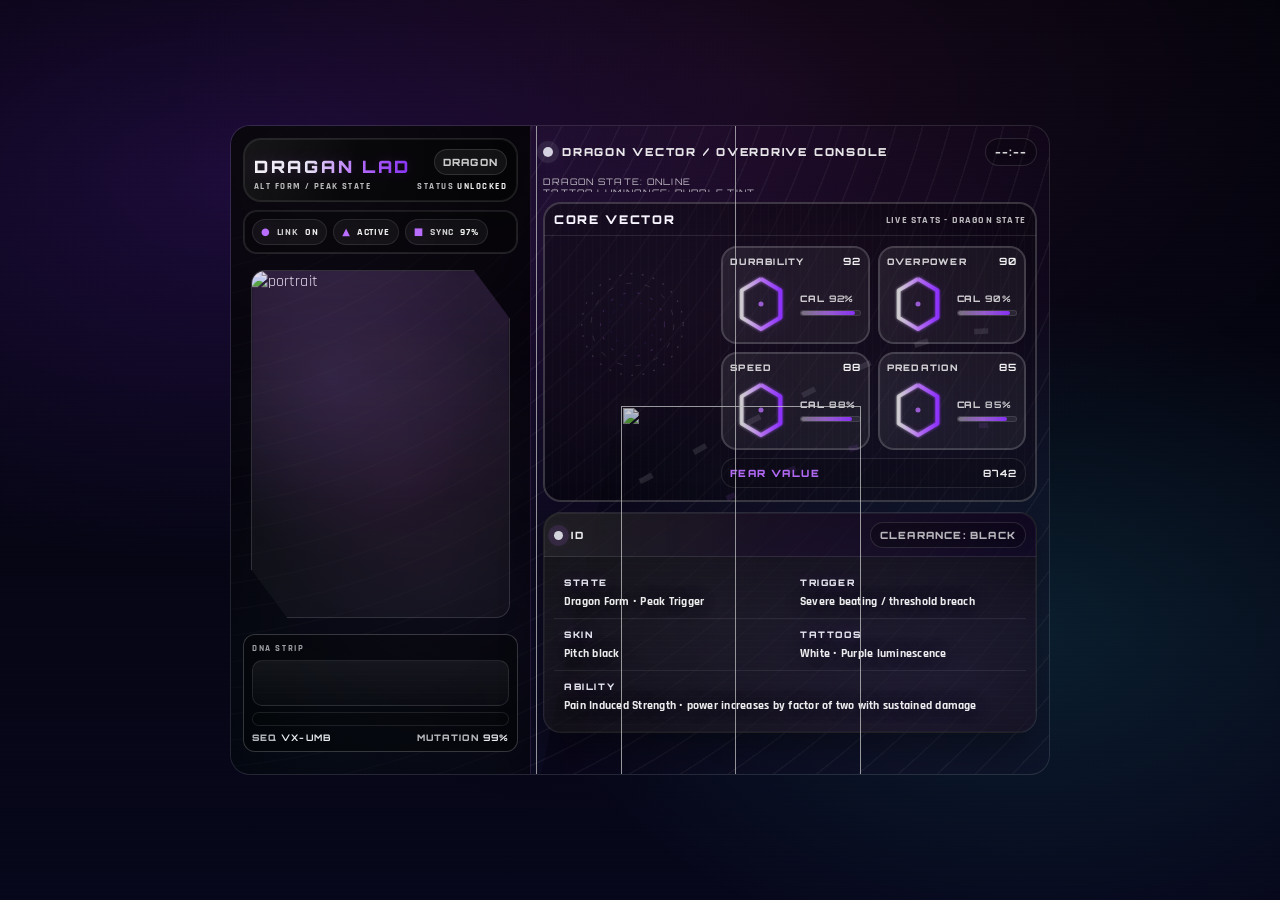
==== index.html @ 6d61b8dd "Create index.html" ====
<!doctype html><html lang="en"><head>
<meta charset="utf-8"/><meta name="viewport" content="width=device-width,initial-scale=1,viewport-fit=cover"/>
<title>DRAGAN LAD // DRAGON FORM</title>
<link rel="preconnect" href="https://fonts.googleapis.com"><link rel="preconnect" href="https://fonts.gstatic.com" crossorigin>
<link href="https://fonts.googleapis.com/css2?family=Orbitron:wght@500;700;900&family=Rajdhani:wght@400;600;700&display=swap" rel="stylesheet">
<link rel="stylesheet" href="./dragan.css?v=1">
</head><body>

<div class="wrap">
  <div class="board" id="board">
    <div class="rgbSplit" aria-hidden="true"></div>
    <canvas class="embers" id="embers"></canvas>

    <div class="freeImg" style="--x:305px;--y:-115px;--w:200px;--h:800px;--rot:0deg;--opa:.75;--z:5;--blur:0px;--fit:contain">
      <img src="https://pomf2.lain.la/f/3jcsggve.png" alt="">
    </div>
    <div class="freeImg2" style="--x:390px;--y:280px;--w:240px;--h:500px;--rot:0deg;--opa:.78;--z:8;--blur:0px;--fit:contain">
      <img src="https://pomf2.lain.la/f/d1drjm53.png" alt="">
    </div>

    <div class="grid">
      <aside class="left">
        <div class="nameBanner">
          <div class="nameRow">
            <div class="name">DRAGAN LAD</div>
            <div class="fileCode">DRAGON</div>
          </div>
          <div class="subline">
            <span>ALT FORM / PEAK STATE</span>
            <span>STATUS <b>UNLOCKED</b></span>
          </div>
        </div>

        <div class="chipsBox">
          <div class="file">
            <div class="tag"><i>●</i>LINK <b>ON</b></div>
            <div class="tag"><i>▲</i> <b>ACTIVE</b></div>
            <div class="tag"><i>■</i>SYNC <b id="sync">97%</b></div>
          </div>
        </div>

        <div class="pframe">
          <div class="portrait">
            <img src="https://pomf2.lain.la/f/bktq4un1.png" alt="portrait"/>
            <div class="scan"></div>
            <div class="pulseTat"></div>
            <div class="shockwave"></div>
          </div>
        </div>

        <div class="dnaStrip">
          <div class="k">DNA STRIP</div>
          <div class="dnaHelix"><canvas class="dnaCanvas" id="dnaCanvas"></canvas></div>
          <div class="dnaSeqLine" id="dnaSeqLine" aria-hidden="true"></div>
          <div class="dnaRead">
            <span>SEQ <b>VX-UMB</b></span>
            <span>MUTATION <b>99%</b></span>
          </div>
        </div>
      </aside>

      <main class="right">
        <div class="top">
          <div class="title"><span class="dot"></span> DRAGON VECTOR / OVERDRIVE CONSOLE</div>
          <div class="clock" id="clock">--:--</div>
        </div>

        <div class="ticker">
          <span id="tickerSpan">
            DRAGON STATE: ONLINE<br>
            TATTOO LUMINANCE: PURPLE TINT<br>
            OCULAR SHIFT: WHITE / VIOLET HAZE<br>
            VOICE: DISTORTED // FILTERED
          </span>
        </div>

        <section class="panel coreVec corrupt" id="corePanel">
          <div class="slice" aria-hidden="true"></div>
          <div class="phead">
            <h2>Core Vector</h2>
            <div class="sub" id="subHdr">LIVE STATS - DRAGON STATE</div>
          </div>

          <div class="pbody">
            <div class="coreGrid">
              <svg class="flowSvg" viewBox="0 0 100 100" preserveAspectRatio="none" aria-hidden="true">
                <path d="M92 18 C78 18,60 28,44 36 C34 41,26 46,18 50"/>
                <path class="p2" d="M92 38 C76 38,58 44,44 50 C34 55,26 58,18 60"/>
                <path d="M92 58 C76 58,58 60,44 64 C34 68,26 70,18 72"/>
                <path class="p2" d="M92 78 C78 78,60 74,44 70 C34 66,26 62,18 58"/>
              </svg>

              <div class="canvasBox">
                <canvas id="radar" width="150" height="150"></canvas>

                <svg class="orbits" viewBox="0 0 150 150" aria-hidden="true">
                  <g class="r1">
                    <circle cx="75" cy="75" r="54" stroke="rgba(245,245,255,.20)" stroke-width="1.2" fill="none" stroke-dasharray="2 10"/>
                    <circle cx="75" cy="75" r="44" stroke="rgba(255,255,255,.14)" stroke-width="1" fill="none" stroke-dasharray="6 14"/>
                  </g>
                  <g class="r2"><circle cx="75" cy="75" r="34" stroke="rgba(184,107,255,.22)" stroke-width="1.2" fill="none" stroke-dasharray="3 12"/></g>
                  <g class="r3"><circle cx="75" cy="75" r="24" stroke="rgba(138,45,255,.18)" stroke-width="1.1" fill="none" stroke-dasharray="2 9"/></g>
                </svg>

                <svg class="reticle" id="reticle" viewBox="0 0 150 150" aria-hidden="true">
                  <circle cx="75" cy="75" r="60" stroke="rgba(255,255,255,.20)" stroke-width="1" fill="none" stroke-dasharray="8 10"/>
                  <circle cx="75" cy="75" r="8" stroke="rgba(184,107,255,.45)" stroke-width="1.5" fill="none"/>
                  <path d="M75 14V34M75 116V136M14 75H34M116 75H136" stroke="rgba(245,245,255,.40)" stroke-width="2" stroke-linecap="round"/>
                  <path d="M75 42V48M75 102V108M42 75H48M102 75H108" stroke="rgba(184,107,255,.32)" stroke-width="2" stroke-linecap="round"/>
                </svg>
              </div>

              <div>
                <svg width="0" height="0" style="position:absolute">
                  <defs>
                    <linearGradient id="hxg" x1="0" y1="0" x2="1" y2="0">
                      <stop offset="0" stop-color="rgba(255,255,255,.55)"/>
                      <stop offset=".55" stop-color="rgba(184,107,255,.80)"/>
                      <stop offset="1" stop-color="rgba(138,45,255,.95)"/>
                    </linearGradient>
                    <filter id="hxglow">
                      <feGaussianBlur stdDeviation="1.9" result="b"/>
                      <feMerge><feMergeNode in="b"/><feMergeNode in="SourceGraphic"/></feMerge>
                    </filter>
                  </defs>
                </svg>

                <div class="statGrid" id="statGrid">
                  <div class="hexStat">
                    <div class="hexHdr"><span>Durability</span><b class="num"><i id="g0">92</i><span id="v0">92</span></b></div>
                    <div class="hexBody">
                      <svg class="hexSvg" viewBox="0 0 64 64">
                        <polygon class="hexBase" points="32,6 52,18 52,46 32,58 12,46 12,18"/>
                        <polygon class="hexFill" id="hf0" points="32,6 52,18 52,46 32,58 12,46 12,18"/>
                        <polygon class="hexGlow" id="hx0" points="32,6 52,18 52,46 32,58 12,46 12,18" stroke-dasharray="210" stroke-dashoffset="30"/>
                        <line class="hexNeedle" id="hn0" x1="32" y1="32" x2="32" y2="14"/>
                        <circle class="hexDot" cx="32" cy="32" r="2.6"/>
                      </svg>
                      <div class="hexMeta">
                        <div><span>CAL</span> <b id="p0">92%</b></div>
                        <div class="microBar"><div class="microFill" id="m0" style="width:92%"></div></div>
                      </div>
                    </div>
                  </div>

                  <div class="hexStat">
                    <div class="hexHdr"><span>Overpower</span><b class="num"><i id="g1">90</i><span id="v1">90</span></b></div>
                    <div class="hexBody">
                      <svg class="hexSvg" viewBox="0 0 64 64">
                        <polygon class="hexBase" points="32,6 52,18 52,46 32,58 12,46 12,18"/>
                        <polygon class="hexFill" id="hf1" points="32,6 52,18 52,46 32,58 12,46 12,18"/>
                        <polygon class="hexGlow" id="hx1" points="32,6 52,18 52,46 32,58 12,46 12,18" stroke-dasharray="210" stroke-dashoffset="45"/>
                        <line class="hexNeedle" id="hn1" x1="32" y1="32" x2="32" y2="14"/>
                        <circle class="hexDot" cx="32" cy="32" r="2.6"/>
                      </svg>
                      <div class="hexMeta">
                        <div><span>CAL</span> <b id="p1">90%</b></div>
                        <div class="microBar"><div class="microFill" id="m1" style="width:90%"></div></div>
                      </div>
                    </div>
                  </div>

                  <div class="hexStat">
                    <div class="hexHdr"><span>Speed</span><b class="num"><i id="g2">88</i><span id="v2">88</span></b></div>
                    <div class="hexBody">
                      <svg class="hexSvg" viewBox="0 0 64 64">
                        <polygon class="hexBase" points="32,6 52,18 52,46 32,58 12,46 12,18"/>
                        <polygon class="hexFill" id="hf2" points="32,6 52,18 52,46 32,58 12,46 12,18"/>
                        <polygon class="hexGlow" id="hx2" points="32,6 52,18 52,46 32,58 12,46 12,18" stroke-dasharray="210" stroke-dashoffset="40"/>
                        <line class="hexNeedle" id="hn2" x1="32" y1="32" x2="32" y2="14"/>
                        <circle class="hexDot" cx="32" cy="32" r="2.6"/>
                      </svg>
                      <div class="hexMeta">
                        <div><span>CAL</span> <b id="p2">88%</b></div>
                        <div class="microBar"><div class="microFill" id="m2" style="width:88%"></div></div>
                      </div>
                    </div>
                  </div>

                  <div class="hexStat">
                    <div class="hexHdr"><span>Predation</span><b class="num"><i id="g3">85</i><span id="v3">85</span></b></div>
                    <div class="hexBody">
                      <svg class="hexSvg" viewBox="0 0 64 64">
                        <polygon class="hexBase" points="32,6 52,18 52,46 32,58 12,46 12,18"/>
                        <polygon class="hexFill" id="hf3" points="32,6 52,18 52,46 32,58 12,46 12,18"/>
                        <polygon class="hexGlow" id="hx3" points="32,6 52,18 52,46 32,58 12,46 12,18" stroke-dasharray="210" stroke-dashoffset="58"/>
                        <line class="hexNeedle" id="hn3" x1="32" y1="32" x2="32" y2="14"/>
                        <circle class="hexDot" cx="32" cy="32" r="2.6"/>
                      </svg>
                      <div class="hexMeta">
                        <div><span>CAL</span> <b id="p3">85%</b></div>
                        <div class="microBar"><div class="microFill" id="m3" style="width:85%"></div></div>
                      </div>
                    </div>
                  </div>
                </div>

                <div class="trustRow"><span><em>FEAR VALUE</em></span><b id="trust">8742</b></div>
              </div>

            </div>
          </div>
        </section>

        <section class="idBoard">
          <div class="ibHead"><h3>ID</h3><div class="sig">CLEARANCE: BLACK</div></div>
          <div class="ibBody">
            <div class="ibRow">
              <div class="ibCell"><div class="k">State</div><div class="v">Dragon Form • Peak Trigger</div></div>
              <div class="ibCell"><div class="k">Trigger</div><div class="v">Severe beating / threshold breach</div></div>
            </div>
            <div class="ibRow">
              <div class="ibCell"><div class="k">Skin</div><div class="v">Pitch black</div></div>
              <div class="ibCell"><div class="k">Tattoos</div><div class="v">White • Purple luminescence</div></div>
            </div>
            <div class="ibRow ibRowFull">
              <div class="ibCell"><div class="k">Ability</div>
                <div class="v"><b>Pain Induced Strength</b> • power increases by factor of two with sustained damage</div>
              </div>
            </div>
          </div>
        </section>

      </main>
    </div>
  </div>
</div>

<audio id="loopAudio" src="https://pomf2.lain.la/f/i4xc9d.mp3" autoplay loop hidden></audio>
<script defer src="./dragan.js?v=1"></script>
</body></html>
---- dragan.css ----
:root{
  /* Umbra palette */
  --bg0:#03030a;
  --bg1:#050512;
  --bg2:#07071b;
  --ink:#f7f4ff;
  --mut:#bdb3e8;

  --um0:#0a0a14;
  --um1:#121226;
  --vio:#b86bff;
  --vio2:#8a2dff;
  --mag:#ff45d6;
  --cya:#2ff6ff;

  --white:#ffffff;
  --r:20px;
  --shadow:rgba(0,0,0,.72);
  --line:rgba(255,255,255,.12);
  --line2:rgba(184,107,255,.20);

  --tat:rgba(245,245,255,.92);
  --tatGlow:rgba(184,107,255,.55);

  /* FX */
  --fx:0;     /* 0..1 micro glitch intensity */
  --hb:0;     /* 0..1 heartbeat intensity */
  --heat:0;   /* 0..1 system temp */
}

*{box-sizing:border-box;margin:0;padding:0}
html,body{height:100%}

body{
  font-family:Rajdhani,system-ui,-apple-system,Segoe UI,Roboto,Arial;
  color:var(--ink);
  background:
    radial-gradient(1200px 700px at 18% 20%, rgba(138,45,255,.18), transparent 55%),
    radial-gradient(900px 600px at 80% 70%, rgba(47,246,255,.10), transparent 55%),
    radial-gradient(1000px 650px at 60% 10%, rgba(255,69,214,.08), transparent 60%),
    linear-gradient(180deg, var(--bg0), var(--bg2));
  position:relative;
  overflow:hidden;
}

/* subtle animated “distortion” veil */
body:before{
  content:"";
  position:fixed; inset:0;
  background:
    repeating-linear-gradient(0deg, rgba(255,255,255,.06) 0 1px, transparent 1px 5px),
    radial-gradient(circle at 50% 50%, rgba(184,107,255,.08), transparent 55%);
  mix-blend-mode:overlay;
  opacity:.12;
  animation:veil 8s linear infinite;
  pointer-events:none;
}
@keyframes veil{
  0%{transform:translateY(0)}
  100%{transform:translateY(24px)}
}

.wrap{
  min-height:100%;
  display:flex;
  align-items:center;
  justify-content:center;
  padding:12px;
  overflow-x:auto;
}

.board{
  width:min(760px,100%);
  min-width:820px;
  height:650px;
  border-radius:var(--r);
  border:1px solid var(--line);
  background:url('https://i.pinimg.com/originals/88/1e/97/881e975af06ff67857544c7b64e65cbc.gif') center/cover no-repeat fixed;
  position:relative;
  overflow:hidden;
  filter:saturate(calc(1 + var(--heat)*.18)) contrast(calc(1 + var(--heat)*.10));
}

/* HEARTBEAT thump */
.board{ transform:scale(calc(1 + var(--hb)*.003)); }

/* “Umbra bloom” */
.board:before{
  content:"";
  position:absolute; inset:-20%;
  background:
    radial-gradient(circle at 18% 22%, rgba(255,255,255,.10), transparent 40%),
    radial-gradient(circle at 65% 30%, rgba(184,107,255,.18), transparent 46%),
    radial-gradient(circle at 78% 78%, rgba(255,69,214,.10), transparent 52%),
    repeating-radial-gradient(circle at 0 0, rgba(255,255,255,.16) 0 1px, transparent 2px 26px);
  opacity:.28;
  transform:rotate(9deg);
  pointer-events:none;
  filter:saturate(1.2) contrast(1.05);
}

/* ===== RGB SPLIT / CHROMATIC ABERRATION (AUTO pulses) ===== */
.rgbSplit{
  position:absolute; inset:0;
  pointer-events:none;
  z-index:50;
  opacity:calc(var(--fx) * .85);
  mix-blend-mode:screen;
  filter:contrast(1.15) saturate(1.25);
}
.rgbSplit:before,
.rgbSplit:after{
  content:"";
  position:absolute; inset:-2px;
  background:
    radial-gradient(900px 600px at 50% 40%, rgba(255,255,255,.10), transparent 60%),
    repeating-linear-gradient(90deg, rgba(255,255,255,.06) 0 1px, transparent 1px 6px);
  opacity:.9;
  will-change:transform,filter;
}
.rgbSplit:before{
  transform:translateX(calc(var(--fx) * -4px)) translateY(calc(var(--fx) * 1px));
  filter:drop-shadow(6px 0 0 rgba(47,246,255,.18)) drop-shadow(-4px 0 0 rgba(255,69,214,.14));
}
.rgbSplit:after{
  transform:translateX(calc(var(--fx) * 4px)) translateY(calc(var(--fx) * -1px));
  filter:drop-shadow(-6px 0 0 rgba(47,246,255,.18)) drop-shadow(4px 0 0 rgba(255,69,214,.14));
  opacity:.7;
}

/* ===== EMBERS CANVAS ===== */
.embers{
  position:absolute; inset:0;
  pointer-events:none;
  z-index:35;
  opacity:.85;
  mix-blend-mode:screen;
  filter:drop-shadow(0 0 12px rgba(184,107,255,.10));
}

.grid{
  position:relative;
  display:grid;
  grid-template-columns:300px minmax(0,1fr);
  z-index:4;
  height:100%;
  align-items:stretch;
}

.left{
  min-width:300px;
  padding:12px;
  border-right:1px solid rgba(184,107,255,.18);
  background:linear-gradient(180deg, rgba(0,0,0,.82), rgba(0,0,0,.55));
  position:relative;
}

.left:after{
  content:"";
  position:absolute; inset:-25%;
  background:
    radial-gradient(circle at 25% 22%, rgba(255,255,255,.12), transparent 38%),
    radial-gradient(circle at 68% 62%, rgba(184,107,255,.20), transparent 44%),
    radial-gradient(circle at 55% 80%, rgba(47,246,255,.10), transparent 52%);
  opacity:.28;
  transform:rotate(12deg);
  pointer-events:none;
}

.right{
  min-width:0;
  padding:12px;
  display:flex;
  flex-direction:column;
  gap:10px;
}

/* Header banner */
.nameBanner{
  position:relative;
  border-radius:18px;
  padding:10px 10px 9px;
  background:rgba(0,0,0,.72);
  border:1px solid rgba(255,255,255,.12);
  box-shadow:
    inset 0 0 0 1px rgba(255,255,255,.08),
    0 10px 26px rgba(0,0,0,.35);
  overflow:hidden;
}

.nameBanner:before{
  content:"";
  position:absolute; inset:-60% -25%;
  background:linear-gradient(90deg, transparent, rgba(255,255,255,.20), transparent);
  transform:rotate(18deg) translateX(-55%);
  animation:shine 3.2s linear infinite;
  opacity:.55;
  pointer-events:none;
}
@keyframes shine{to{transform:rotate(18deg) translateX(55%)}}

.nameRow{display:flex;align-items:flex-end;justify-content:space-between;gap:10px}

.name{
  font-family:Orbitron,system-ui;
  font-weight:900;
  letter-spacing:.16em;
  text-transform:uppercase;
  font-size:17px;
  line-height:1.02;
  background:linear-gradient(90deg,
    rgba(255,255,255,.96),
    rgba(245,245,255,.96),
    rgba(184,107,255,.98),
    rgba(138,45,255,.96)
  );
  -webkit-background-clip:text;
  background-clip:text;
  color:transparent;
  text-shadow:0 0 18px rgba(184,107,255,.22), 0 0 24px rgba(255,255,255,.10);
}

.fileCode{
  font-family:Orbitron,system-ui;
  font-weight:900;
  letter-spacing:.12em;
  font-size:10px;
  color:rgba(255,255,255,.78);
  padding:6px 8px;
  border-radius:999px;
  background:rgba(255,255,255,.06);
  border:1px solid rgba(255,255,255,.12);
}

.subline{
  margin-top:6px;
  display:flex;
  align-items:center;
  justify-content:space-between;
  gap:10px;
  font-weight:900;
  letter-spacing:.16em;
  text-transform:uppercase;
  font-size:9px;
  color:rgba(255,255,255,.72);
}
.subline b{color:rgba(255,255,255,.94)}

.chipsBox{
  margin-top:8px;
  border-radius:14px;
  padding:8px;
  background:rgba(0,0,0,.46);
  border:1px solid rgba(255,255,255,.12);
  box-shadow:inset 0 0 0 1px rgba(255,255,255,.10);
}

.file{display:flex;gap:6px;flex-wrap:wrap}
.tag{
  display:flex;align-items:center;gap:6px;
  padding:6px 8px;
  border-radius:999px;
  background:rgba(255,255,255,.05);
  border:1px solid rgba(255,255,255,.10);
  font-weight:900;
  letter-spacing:.08em;
  font-size:10px;
  color:rgba(255,255,255,.82);
}
.tag i{font-style:normal;color:var(--vio);filter:drop-shadow(0 0 10px rgba(184,107,255,.25))}
.tag b{color:rgba(255,255,255,.95)}

.pframe{position:relative;margin-top:8px;border-radius:14px;padding:8px;overflow:hidden}

/* portrait */
.portrait{
  height:348px;
  border-radius:14px;
  overflow:hidden;
  clip-path:polygon(0 0,86% 0,100% 14%,100% 100%,14% 100%,0 86%);
  border:1px solid rgba(255,255,255,.14);
  position:relative;
  background:rgba(255,255,255,.03);
}

.portrait img{
  width:100%;height:105%;
  object-fit:cover;
  transform:scale(1.03);
  filter:contrast(1.18) saturate(1.05) brightness(.92);
}

/* Umbra tattoo glow overlay */
.portrait:before{
  content:"";
  position:absolute; inset:0;
  background:
    radial-gradient(circle at 30% 30%, rgba(184,107,255,.20), transparent 55%),
    radial-gradient(circle at 60% 60%, rgba(255,69,214,.10), transparent 60%),
    linear-gradient(180deg, rgba(0,0,0,.05), rgba(0,0,0,.35));
  mix-blend-mode:screen;
  opacity:.55;
  pointer-events:none;
}
.portrait:after{
  content:"";
  position:absolute; inset:0;
  background:radial-gradient(700px 500px at 50% 40%, rgba(255,255,255,.12), transparent 65%);
  opacity:.22;
  pointer-events:none;
}

/* kept */
.portrait .pulseTat{position:absolute; inset:0; opacity:0; pointer-events:none;}
.portrait .shockwave{position:absolute; inset:-40%; opacity:0; pointer-events:none;}

.scan{
  position:absolute; inset:-45% 0;
  background:linear-gradient(180deg, transparent, rgba(184,107,255,.20), transparent);
  transform:translateY(-40%);
  animation:scan 3.4s linear infinite;
  filter:blur(1px);
  opacity:.90;
  pointer-events:none;
}
@keyframes scan{to{transform:translateY(45%)}}

/* DNA strip */
.dnaStrip{
  margin-top:8px;
  border-radius:12px;
  background:rgba(0,0,0,.72);
  border:1px solid rgba(255,255,255,.20);
  overflow:hidden;
  padding:8px;
}
.dnaStrip .k{
  color:rgba(255,255,255,.62);
  font-weight:900;
  letter-spacing:.18em;
  text-transform:uppercase;
  font-size:9px;
  margin-bottom:6px;
}
.dnaHelix{
  height:46px;
  border-radius:10px;
  background:linear-gradient(180deg, rgba(255,255,255,.06), rgba(255,255,255,.02));
  border:1px solid rgba(255,255,255,.10);
  overflow:hidden;
  position:relative;
}
.dnaCanvas{width:100%;height:100%;display:block}
.dnaHelix:after{
  content:"";
  position:absolute; inset:0;
  background:repeating-linear-gradient(0deg, rgba(255,255,255,.04) 0 1px, transparent 1px 6px);
  opacity:.22;
  pointer-events:none;
}

/* NEW: DNA sequencer line */
.dnaSeqLine{
  margin-top:6px;
  padding:6px 8px;
  border-radius:10px;
  background:rgba(0,0,0,.30);
  border:1px solid rgba(255,255,255,.10);
  font-family:Orbitron,system-ui;
  font-weight:900;
  letter-spacing:.22em;
  font-size:9px;
  color:rgba(245,245,255,.72);
  white-space:nowrap;
  overflow:hidden;
  position:relative;
}
.dnaSeqLine b{color:rgba(255,69,214,.95); text-shadow:0 0 16px rgba(255,69,214,.18)}
.dnaSeqLine:after{
  content:"";
  position:absolute; inset:0;
  background:linear-gradient(90deg, rgba(0,0,0,.60), transparent 18%, transparent 82%, rgba(0,0,0,.60));
  pointer-events:none;
}

.dnaRead{
  margin-top:6px;
  display:flex;
  justify-content:space-between;
  gap:10px;
  flex-wrap:wrap;
  font-family:Orbitron,system-ui;
  font-weight:900;
  letter-spacing:.12em;
  text-transform:uppercase;
  font-size:9px;
  color:rgba(255,255,255,.72);
}
.dnaRead b{color:rgba(255,255,255,.94)}

/* Right side header */
.top{display:flex;align-items:center;justify-content:space-between;gap:10px}
.title{
  display:flex;align-items:center;gap:9px;
  font-family:Orbitron,system-ui;
  font-weight:900;
  letter-spacing:.16em;
  text-transform:uppercase;
  font-size:11px;
  color:rgba(255,255,255,.90);
}
.dot{
  width:10px;height:10px;border-radius:50%;
  background:rgba(245,245,255,.85);
  box-shadow:0 0 0 6px rgba(255,255,255,.08), 0 0 26px rgba(184,107,255,.22);
  animation:pulse 1.6s ease-in-out infinite;
  animation-duration:calc(1.6s - var(--heat)*.7s);
}
@keyframes pulse{50%{transform:scale(1.2)}}

.clock{
  font-family:Orbitron,system-ui;
  font-weight:800;
  letter-spacing:.10em;
  font-size:11px;
  color:rgba(255,255,255,.84);
  padding:6px 9px;
  border-radius:999px;
  background:rgba(0,0,0,.22);
  border:1px solid rgba(255,255,255,.12);
}

.ticker{
  height:16px;
  overflow:hidden;
  font-family:Orbitron,system-ui;
  font-size:9px;
  letter-spacing:.14em;
  text-transform:uppercase;
  color:rgba(255,255,255,.72);
}
.ticker span{display:block;animation:ticker 8s linear infinite}
@keyframes ticker{
  0%{transform:translateY(0)}
  25%{transform:translateY(-16px)}
  50%{transform:translateY(-32px)}
  75%{transform:translateY(-48px)}
  100%{transform:translateY(0)}
}

.panel{
  border-radius:18px;
  background:rgba(0,0,0,.42);
  border:1px solid rgba(255,255,255,.20);
  overflow:hidden;
  position:relative;
  box-shadow:inset 0 0 0 1px rgba(255,255,255,.18);
  height:300px;
}
.panel:before{
  content:"";
  position:absolute; inset:0;
  background:
    linear-gradient(135deg, rgba(255,255,255,.10), transparent 40%),
    linear-gradient(315deg, rgba(184,107,255,.22), transparent 45%);
  opacity:.70;
  pointer-events:none;
}

/* Core panel backplate */
.panel.coreVec:after{
  content:"";
  position:absolute; inset:0;
  background:
    radial-gradient(600px 400px at 20% 30%, rgba(255,255,255,.06), transparent 60%),
    radial-gradient(700px 450px at 85% 70%, rgba(184,107,255,.12), transparent 62%),
    repeating-linear-gradient(90deg, rgba(255,255,255,.04) 0 1px, transparent 1px 8px);
  opacity:.40;
  pointer-events:none;
}

.panel.coreVec .phead,.panel.coreVec .pbody{position:relative;z-index:1}

.phead{
  padding:9px 10px 8px;
  display:flex;
  align-items:center;
  justify-content:space-between;
  gap:10px;
  border-bottom:1px solid rgba(255,255,255,.10);
}
.phead h2{
  font-family:Orbitron,system-ui;
  font-weight:900;
  letter-spacing:.14em;
  text-transform:uppercase;
  font-size:12px;
}
.phead .sub{
  color:rgba(255,255,255,.72);
  font-weight:900;
  letter-spacing:.12em;
  text-transform:uppercase;
  font-size:10px;
}
.pbody{padding:10px;position:relative}

.coreGrid{
  display:grid;
  grid-template-columns:157px minmax(0,1fr);
  gap:10px;
  align-items:start;
  position:relative;
}

.canvasBox{padding:8px;position:relative}

/* Stats blocks */
.statGrid{display:grid;grid-template-columns:repeat(2,minmax(0,1fr));gap:8px}

.hexStat{
  position:relative;
  border-radius:16px;
  padding:8px;
  background:rgba(255,255,255,.05);
  border:1px solid rgba(255,255,255,.18);
  box-shadow:inset 0 0 0 1px rgba(255,255,255,.16);
  overflow:hidden;
}
.hexStat:before{
  content:"";
  position:absolute; inset:-45% -35%;
  background:linear-gradient(90deg, transparent, rgba(255,255,255,.16), transparent);
  transform:rotate(16deg) translateX(-60%);
  animation:statShine 3.1s linear infinite;
  opacity:.40;
  pointer-events:none;
}
@keyframes statShine{to{transform:rotate(16deg) translateX(60%)}}

/* OVERLOAD indicator */
.hexStat[data-over="1"]{
  border-color:rgba(255,69,214,.28);
  box-shadow:
    inset 0 0 0 1px rgba(255,255,255,.16),
    0 0 24px rgba(255,69,214,.10),
    0 0 40px rgba(184,107,255,.08);
}
.hexStat[data-over="1"]:after{
  content:"OVERLOAD";
  position:absolute; right:10px; bottom:8px;
  font-family:Orbitron,system-ui;
  font-weight:900;
  font-size:9px;
  letter-spacing:.14em;
  color:rgba(255,69,214,.92);
  text-shadow:0 0 18px rgba(255,69,214,.18), 0 0 28px rgba(184,107,255,.10);
  opacity:.95;
}
.hexStat[data-over="1"] .microFill{
  background:
    repeating-linear-gradient(90deg, rgba(255,69,214,.92) 0 8px, rgba(245,245,255,.65) 8px 16px);
  animation:overStripe .55s linear infinite;
}
@keyframes overStripe{to{background-position:64px 0}}

.hexHdr{
  display:flex;
  align-items:center;
  justify-content:space-between;
  gap:8px;
  font-family:Orbitron,system-ui;
  font-weight:900;
  letter-spacing:.14em;
  text-transform:uppercase;
  font-size:9px;
  color:rgba(255,255,255,.80);
  margin-bottom:6px;
}
.hexHdr b{font-size:10px;letter-spacing:.10em;color:rgba(255,255,255,.95)}

/* NEW: impact memory number style */
.hexHdr b.num{position:relative; display:inline-block; min-width:32px; text-align:right}
.hexHdr b.num i{
  position:absolute; right:0; top:-6px;
  font-style:normal;
  opacity:0;
  color:rgba(245,245,255,.55);
  transform:translateY(6px);
  filter:blur(.2px);
}
.hexHdr b.num span{position:relative}
.hexHdr b.num i.on{
  opacity:.55;
  transform:translateY(0);
  transition:opacity .55s ease, transform .55s ease;
}

.hexBody{display:grid;grid-template-columns:62px 1fr;gap:8px;align-items:center}

.hexSvg{width:62px;height:62px;display:block;filter:drop-shadow(0 0 12px rgba(184,107,255,.12))}
.hexBase{fill:none;stroke:rgba(255,255,255,.14);stroke-width:4;stroke-linejoin:round}
.hexGlow{fill:none;stroke:url(#hxg);stroke-width:4;stroke-linejoin:round;filter:url(#hxglow)}
.hexNeedle{stroke:rgba(245,245,255,.85);stroke-width:2.2;stroke-linecap:round;filter:url(#hxglow)}
.hexDot{fill:rgba(184,107,255,.78)}
.hexFill{fill:rgba(255,255,255,.10);opacity:0;transform-origin:32px 32px}

.hexMeta{
  display:grid;
  gap:6px;
  font-family:Orbitron,system-ui;
  font-weight:900;
  letter-spacing:.10em;
  text-transform:uppercase;
  font-size:9px;
  color:rgba(255,255,255,.78);
}

.microBar{
  height:6px;border-radius:999px;
  background:rgba(255,255,255,.07);
  border:1px solid rgba(255,255,255,.10);
  overflow:hidden;
}
.microFill{
  height:100%;
  border-radius:999px;
  background:linear-gradient(90deg,
    rgba(255,255,255,.35),
    rgba(184,107,255,.75),
    rgba(138,45,255,.95)
  );
}

.trustRow{
  margin-top:8px;
  border-radius:14px;
  background:rgba(0,0,0,.18);
  border:1px solid rgba(255,255,255,.10);
  padding:8px;
  display:flex;
  align-items:center;
  justify-content:space-between;
  gap:10px;
  font-family:Orbitron,system-ui;
  font-weight:900;
  letter-spacing:.14em;
  text-transform:uppercase;
  font-size:10px;
}
.trustRow em{font-style:normal;color:rgba(184,107,255,.95)}
.trustRow b{color:rgba(255,255,255,.92);letter-spacing:.10em}

/* Identity board */
.idBoard{
  border-radius:18px;
  background:linear-gradient(180deg, rgba(0,0,0,.84), rgba(0,0,0,.18));
  border:1px solid rgba(255,255,255,.12);
  overflow:hidden;
  box-shadow:
    inset 0 0 0 1px rgba(255,255,255,.06),
    0 16px 40px rgba(0,0,0,.40);
  position:relative;
}
.idBoard:after{
  content:"";
  position:absolute; inset:-80% -25%;
  background:linear-gradient(90deg, transparent, rgba(255,255,255,.14), transparent);
  transform:rotate(14deg) translateX(-55%);
  animation:ibSheen 3.2s linear infinite;
  opacity:.52;
  pointer-events:none;
}
@keyframes ibSheen{to{transform:rotate(14deg) translateX(55%)}}

.ibHead{
  position:relative;
  padding:9px 10px 8px;
  display:flex;
  align-items:center;
  justify-content:space-between;
  gap:10px;
  border-bottom:1px solid rgba(255,255,255,.10);
  background:linear-gradient(90deg, rgba(255,255,255,.08), rgba(184,107,255,.12), rgba(138,45,255,.10));
  z-index:1;
}
.ibHead h3{
  font-family:Orbitron,system-ui;
  font-weight:900;
  letter-spacing:.16em;
  text-transform:uppercase;
  font-size:10px;
  color:rgba(255,255,255,.92);
  display:flex;
  align-items:center;
  gap:8px;
}
.ibHead h3:before{
  content:"";
  width:9px;height:9px;border-radius:50%;
  background:rgba(245,245,255,.85);
  box-shadow:0 0 0 6px rgba(184,107,255,.12), 0 0 18px rgba(184,107,255,.22);
}
.sig{
  font-family:Orbitron,system-ui;
  font-weight:900;
  font-size:10px;
  letter-spacing:.12em;
  color:rgba(255,255,255,.70);
  padding:6px 9px;
  border-radius:999px;
  background:rgba(0,0,0,.22);
  border:1px solid rgba(255,255,255,.12);
}

.ibBody{
  position:relative;
  padding:10px;
  z-index:1;
  overflow:hidden;
  background:
    radial-gradient(700px 520px at 35% 35%, rgba(255,255,255,.06), transparent 65%),
    radial-gradient(700px 520px at 80% 70%, rgba(184,107,255,.10), transparent 65%),
    linear-gradient(180deg, rgba(0,0,0,.10), rgba(0,0,0,.55));
}
.ibBody:before{
  content:"";
  position:absolute; inset:0;
  background:repeating-linear-gradient(0deg, rgba(255,255,255,.05) 0 1px, transparent 1px 7px);
  opacity:.18;
  pointer-events:none;
}
.ibRow{display:grid;grid-template-columns:1fr 1fr;position:relative}
.ibRow+.ibRow{border-top:1px solid rgba(255,255,255,.08)}
.ibRowFull{grid-template-columns:1fr}
.ibCell{padding:10px 10px 9px;position:relative}
.ibCell .k{
  color:rgba(245,245,255,.92);
  font-weight:900;
  letter-spacing:.18em;
  text-transform:uppercase;
  font-size:9px;
  font-family:Orbitron,system-ui;
  text-shadow:0 0 16px rgba(184,107,255,.22);
}
.ibCell .v{
  margin-top:6px;
  font-weight:900;
  letter-spacing:.02em;
  font-size:12px;
  color:rgba(255,255,255,.92);
  text-shadow:0 0 18px rgba(0,0,0,.45);
}

/* free floating decal images */
.freeImg,.freeImg2{
  position:absolute; left:0; top:0;
  pointer-events:none;
  transform:translate(var(--x),var(--y)) rotate(var(--rot));
  width:var(--w); height:var(--h);
  opacity:var(--opa);
  z-index:var(--z);
  filter:blur(var(--blur)) drop-shadow(0 0 18px rgba(184,107,255,.25));
}
.freeImg2{filter:blur(var(--blur)) drop-shadow(0 0 18px rgba(245,245,255,.18))}
.freeImg img,.freeImg2 img{width:100%;height:100%;object-fit:var(--fit);display:block}

/* Orbit/reticle */
.orbits,.reticle{position:absolute;inset:8px;pointer-events:none}
.orbits{opacity:.86;filter:drop-shadow(0 0 12px rgba(184,107,255,.12))}
.orbits .r1{animation:orb1 7.5s linear infinite;transform-origin:75px 75px}
.orbits .r2{animation:orb2 12.5s linear infinite;transform-origin:75px 75px}
.orbits .r3{animation:orb3 18s linear infinite;transform-origin:75px 75px}
@keyframes orb1{to{transform:rotate(360deg)}}@keyframes orb2{to{transform:rotate(-360deg)}}@keyframes orb3{to{transform:rotate(360deg)}}

.reticle{opacity:0;transform:scale(.92)}
.reticle.on{animation:lockon 1.05s ease-in-out}
@keyframes lockon{
  0%{opacity:0;transform:scale(.86)}
  18%{opacity:.95;transform:scale(1)}
  55%{opacity:.35;transform:scale(.98)}
  100%{opacity:0;transform:scale(1.04)}
}

/* Flow lines */
.flowSvg{position:absolute;inset:0;pointer-events:none;opacity:.60;filter:drop-shadow(0 0 14px rgba(184,107,255,.12))}
.flowSvg path{
  fill:none;
  stroke:rgba(245,245,255,.18);
  stroke-width:1.2;
  stroke-dasharray:3 10;
  animation:flow 1.25s linear infinite
}
.flowSvg path.p2{
  stroke:rgba(184,107,255,.18);
  stroke-dasharray:2 12;
  animation-duration:1.55s
}
@keyframes flow{to{stroke-dashoffset:-80}}

/* =========================
   CORE VECTOR TEARING FX
   ========================= */
@keyframes tearShift{
  0%,100%{transform:translate(0,0)}
  20%{transform:translate(-2px,1px)}
  40%{transform:translate(3px,-1px)}
  60%{transform:translate(-1px,-2px)}
  80%{transform:translate(2px,2px)}
}
@keyframes scanTear{
  0%{transform:translateY(-18px)}
  100%{transform:translateY(18px)}
}
@keyframes sliceBand{
  0%{clip-path:polygon(0 18%,100% 18%,100% 22%,0 22%); transform:translateX(0)}
  35%{clip-path:polygon(0 48%,100% 48%,100% 52%,0 52%); transform:translateX(10px)}
  70%{clip-path:polygon(0 72%,100% 72%,100% 76%,0 76%); transform:translateX(-8px)}
  100%{clip-path:polygon(0 18%,100% 18%,100% 22%,0 22%); transform:translateX(0)}
}

.corrupt{transform:translateZ(0)}
.corrupt:before{
  content:"";
  position:absolute; inset:0;
  pointer-events:none;
  background:
    repeating-linear-gradient(0deg,
      rgba(255,255,255,.00) 0 10px,
      rgba(255,255,255,.06) 10px 11px,
      rgba(184,107,255,.04) 11px 12px,
      rgba(255,255,255,.00) 12px 20px
    );
  mix-blend-mode:screen;
  opacity:0;
  animation:scanTear .16s linear infinite;
  z-index:6;
}
.corrupt:after{
  content:"";
  position:absolute; inset:0;
  pointer-events:none;
  background:
    linear-gradient(90deg, rgba(255,69,214,.10), transparent 30%, rgba(47,246,255,.08)),
    repeating-linear-gradient(90deg, rgba(255,255,255,.05) 0 1px, transparent 1px 9px);
  mix-blend-mode:screen;
  opacity:0;
  z-index:7;
}
.corrupt.on{animation:tearShift .18s linear 2}
.corrupt.on:before{opacity:.55}
.corrupt.on:after{opacity:.35}

/* core slice layer */
.panel.coreVec .slice{
  position:absolute; inset:0;
  pointer-events:none;
  background:linear-gradient(90deg, rgba(184,107,255,.20), rgba(255,255,255,.12), rgba(138,45,255,.22));
  mix-blend-mode:screen;
  opacity:0;
  z-index:8;
}
.panel.coreVec.corrupt.on .slice{
  opacity:.65;
  animation:sliceBand .22s linear 2;
}

/* accessibility */
@media (prefers-reduced-motion:reduce){
  *{animation:none !important; transition:none !important}
}
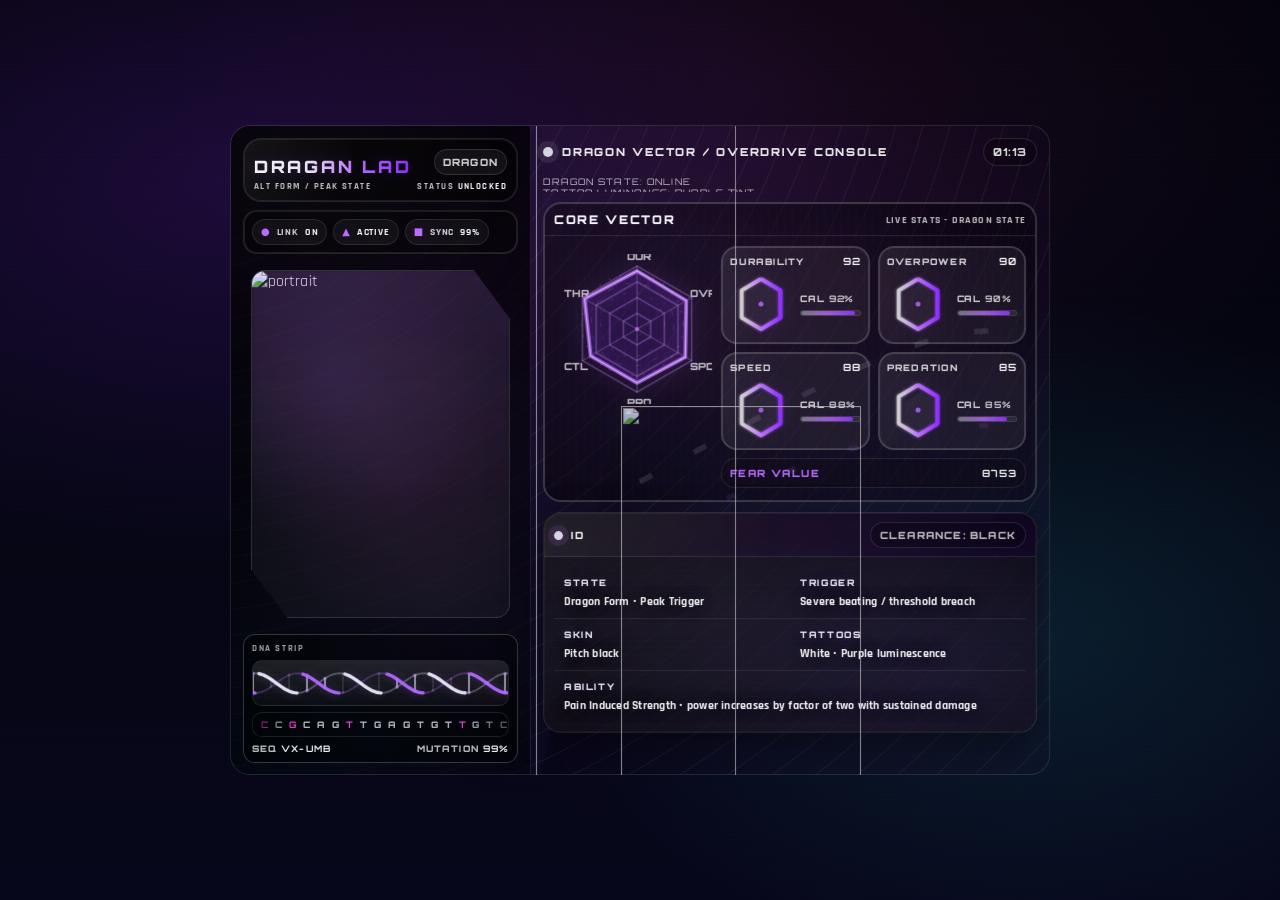
==== commit c2c0e138: "Update index.html" ====
--- a/index.html
+++ b/index.html
@@ -227,5 +227,5 @@
 </div>
 
 <audio id="loopAudio" src="https://pomf2.lain.la/f/i4xc9d.mp3" autoplay loop hidden></audio>
-<script defer src="./dragan.js?v=1"></script>
+<script src="./dragan.js?v=2"></script>
 </body></html>
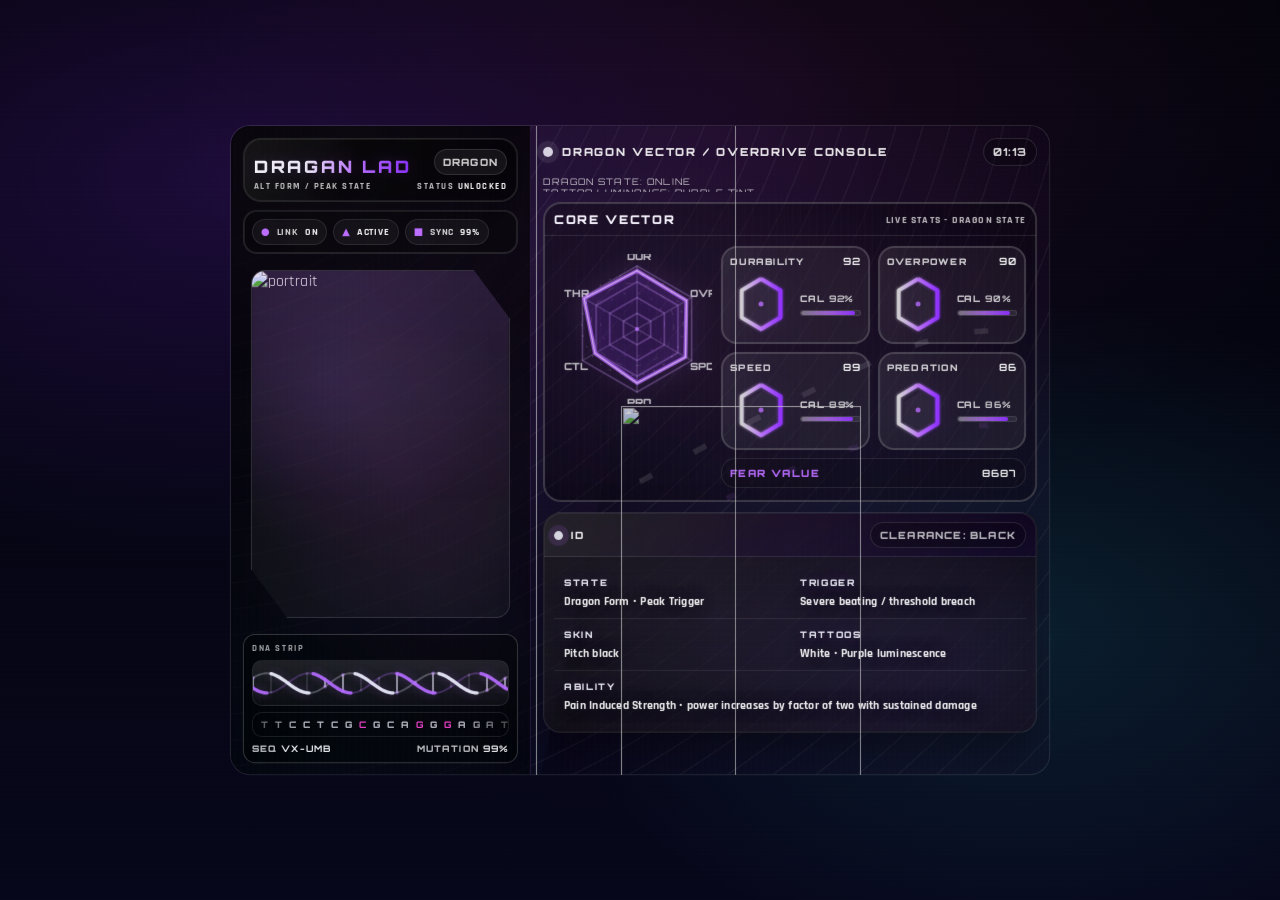
==== commit 78503eab: "Update index.html" ====
--- a/index.html
+++ b/index.html
@@ -226,6 +226,6 @@
   </div>
 </div>
 
-<audio id="loopAudio" src="https://pomf2.lain.la/f/i4xc9d.mp3" autoplay loop hidden></audio>
+<audio id="loopAudio" src="https://pomf2.lain.la/f/i4xc9d.mp3" loop playsinline preload="auto"></audio>
 <script src="./dragan.js?v=2"></script>
 </body></html>
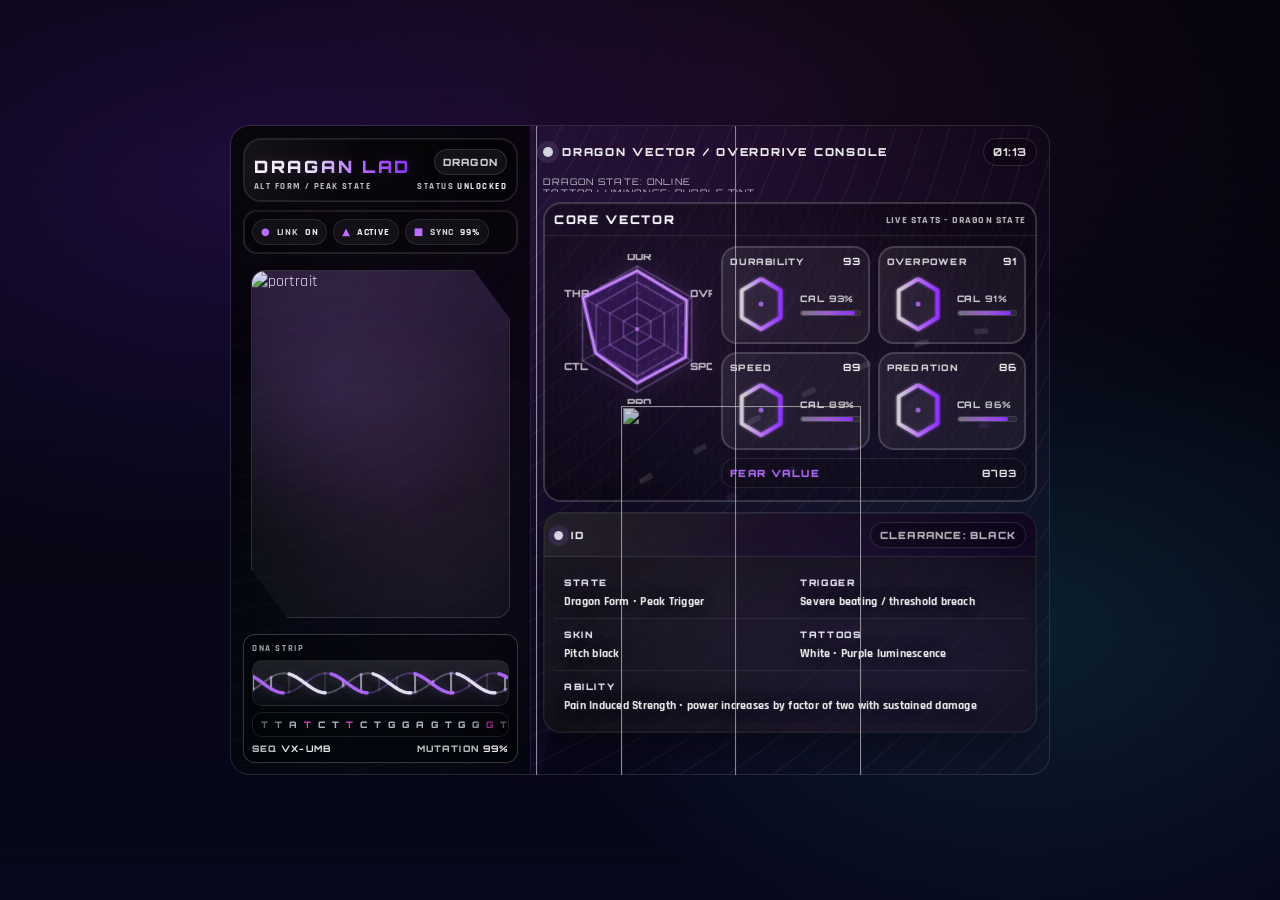
==== commit d865bb3f: "Update index.html" ====
--- a/index.html
+++ b/index.html
@@ -227,5 +227,5 @@
 </div>
 
 <audio id="loopAudio" src="https://pomf2.lain.la/f/i4xc9d.mp3" loop playsinline preload="auto"></audio>
-<script src="./dragan.js?v=2"></script>
+<script src="https://weightsofbruiser.github.io/dragan/dragan.js?v=3"></script>
 </body></html>
